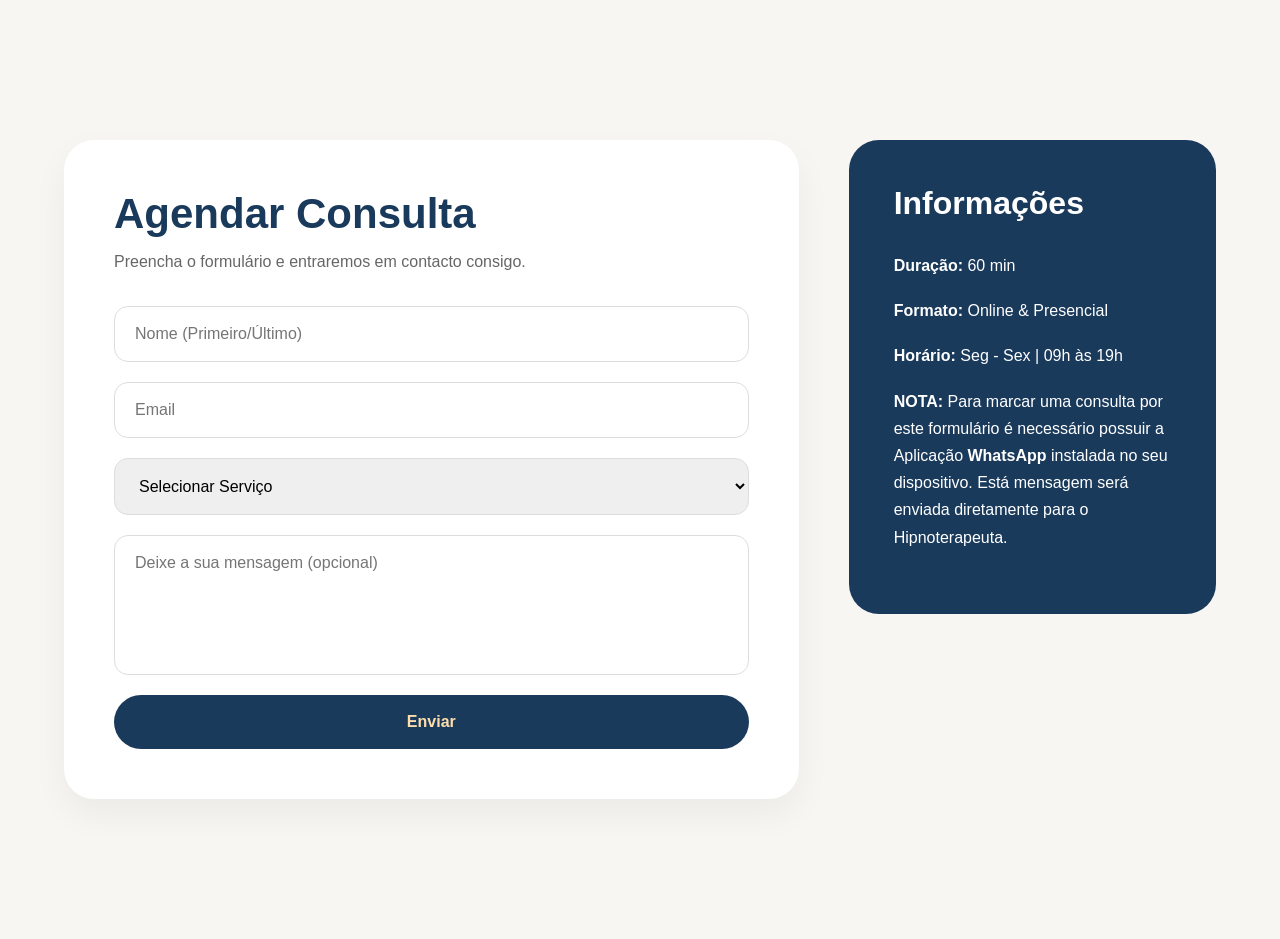
==== agendar.html @ 91444586 "Primeira versão do website José Alves" ====
<!DOCTYPE html>
<html lang="pt">

<head>
    <meta charset="UTF-8">
    <meta name="viewport" content="width=device-width, initial-scale=1.0">
    <title>Agendar Consulta</title>
    <link rel="stylesheet" href="styles.css" />
</head>

<body>

    <!-- ////////////////////////////////////////////////////////////////////////////////////////////////////////////////// -->
    <!-- ////////////////////////////////////////////////////////////////////////////////////////////////////////////////// -->

    <section class="agendar">
        <div class="container agendar-container">

            <div class="agendar-form">
                <h1>Agendar Consulta</h1>
                <p>Preencha o formulário e entraremos em contacto consigo.</p>

                <form id="agendarForm">
                    <input type="text" placeholder="Nome (Primeiro/Último)" required>
                    <input type="email" placeholder="Email" required>

                    <select required>
                        <option value="">Selecionar Serviço</option>

                        <optgroup label="Áreas de Intervenção">

                            <option>Ansiedade</option>
                            <option>Depressão</option>
                            <option>Fobias</option>
                            <option>Stress</option>
                            <option>Vícios</option>
                            <option>Confiança</option>

                        </optgroup>

                        <optgroup label="Hipnoses Clínicas">

                            <option>Autoestima</option>
                            <option>Terapia de Casal</option>
                            <option>Hipnose para Vícios</option>
                            <option>Terapia de Emagrecimento</option>

                        </optgroup>

                    </select>

                    <textarea placeholder="Deixe a sua mensagem (opcional)"></textarea>

                    <button type="submit">Enviar</button>
                </form>
            </div>

            <div class="agendar-info">
                <h2>Informações</h2>

                <p><strong>Duração:</strong> 60 min</p>
                <p><strong>Formato:</strong> Online & Presencial</p>
                <p><strong>Horário:</strong> Seg - Sex | 09h às 19h</p>
                <p><strong>NOTA:</strong> Para marcar uma consulta por este formulário é necessário possuir a Aplicação <strong>WhatsApp</strong> 
                    instalada no seu dispositivo. Está mensagem será enviada diretamente para o Hipnoterapeuta.</p>
            </div>

        </div>
    </section>

    <!-- ////////////////////////////////////////////////////////////////////////////////////////////////////////////////// -->
    <!-- ////////////////////////////////////////////////////////////////////////////////////////////////////////////////// -->

    <script src="script.js"></script>

</body>

</html>
---- styles.css ----
* {
    margin: 0;
    padding: 0;
    box-sizing: border-box;
}

body {
    font-family: Trebuchet MS, sans-serif
}

h1,
h2,
h3,
h4 {
    font-family: Trebuchet MS, sans-serif;
}

.container {
    width: 90%;
    max-width: 1400px;
    margin: 0 auto;
}

/* ===============================================
   BARRA DE NAVEGAÇÃO NO TOPO - PÁGINA PRINCIPAL
================================================== */
/* HEADER FIXO */
.header {
    position: fixed;
    top: 0;
    width: 100%;
    background: white;
    padding: 20px 0;
    z-index: 1000;
    box-shadow: 0 4px 20px rgba(0, 0, 0, 0.06);
}

.header-container {
    width: 90%;
    max-width: 1400px;
    margin: 0 auto;
    display: flex;
    align-items: center;
    justify-content: space-between;
}

/* LOGO */
.logo img {
    height: 90px;
}

/* NAVBAR */
.navbar {
    margin-left: auto;
    margin-right: 40px;
}

.navbar ul {
    display: flex;
    list-style: none;
    gap: 30px;
}

.navbar a {
    text-decoration: none;
    color: #1A3A5C;
    font-size: 17px;
    font-weight: 500;
}

.navbar a:hover {
    text-decoration: underline;
    color: #f7c06f;
}

/* BOTÃO */
.btn {
    padding: 16px 28px;
    background: #1A3A5C;
    color: white;
    text-decoration: none;
    border-radius: 999px;
    font-weight: 600;
}

.btn:hover {
    background: #f7c06f;
    color: #1A3A5C;
}


/* =========================
   HERO - PÁGINA PRINCIPAL
============================ */
.hero {
    margin-top: 140px;
    height: 75vh;
    position: relative;
    overflow: hidden;
    display: flex;
    justify-content: center;
    align-items: center;
}

/* SLIDES */
.slide {
    position: absolute;
    inset: 0;
    background-size: cover;
    background-position: center;
    opacity: 0;
    transition: opacity 1.8s ease-in-out;
}

.slide.active {
    opacity: 1;
}

/* SHADOW OVERLAY */
.hero::after {
    content: "";
    position: absolute;
    inset: 0;
    background: rgba(0, 0, 0, 0.45);
    z-index: 1;
}

/* TEXT OVERLAY */
.hero-overlay {
    position: relative;
    z-index: 2;
    text-align: center;
    color: white;
    padding: 40px;
}

.hero h1 {
    font-size: 48px;
    margin-bottom: 20px;
}

.hero p {
    font-size: 20px;
}


/* ===============================
   SOBRE MIM - PÁGINA PRINICIPAL
================================== */
.about {
    padding: 120px 0;
    background: #F8F6F2;
}

.section-title {
    text-align: center;
    margin-bottom: 70px;
}

.section-title h2 {
    font-size: 42px;
    color: #1A3A5C;
    margin-bottom: 15px;
}

.section-title p {
    font-size: 18px;
    color: #666;
}

.about-container {
    display: flex;
    align-items: center;
    gap: 70px;
}

.about-image img {
    width: 430px;
    border-radius: 24px;
    object-fit: cover;
    box-shadow: 0 20px 40px rgba(0, 0, 0, 0.08);
}

.about-content {
    flex: 1;
}

.about-content h3 {
    font-size: 38px;
    color: #1A3A5C;
    margin-bottom: 10px;
}

.credential {
    display: inline-block;
    margin-bottom: 25px;
    color: #8B5A2B;
    font-weight: 600;
}

.about-content p {
    font-size: 17px;
    line-height: 1.8;
    color: #444;
    margin-bottom: 25px;
}

.about-list {
    list-style: none;
    margin-bottom: 35px;
}

.about-list li {
    margin-bottom: 14px;
    color: #1A3A5C;
    font-size: 16px;
}


/* ==============================
   SERVIÇOS - PÁGINA PRINICIPAL
================================= */
/* SERVIÇOS */
.services {
    padding: 120px 0;
    background: #F8F6F2;
}

.section-title {
    text-align: center;
    margin-bottom: 60px;
}

.section-title h2 {
    font-size: 46px;
    color: #1A3A5C;
    margin-bottom: 12px;
}

.section-title p {
    font-size: 18px;
    color: #666;
}

/* GRID */
.services-grid {
    display: grid;
    grid-template-columns: repeat(3, 1fr);
    gap: 28px;
}

/* CARDS */
.service-card {
    background: white;
    padding: 45px 20px;
    border-radius: 24px;
    text-align: center;
    cursor: pointer;
    box-shadow: 0 10px 25px rgba(0, 0, 0, 0.05);
    transition: 0.3s ease;
}

.service-card:hover {
    background: #1A3A5C;
    transform: translateY(-8px);
}

.service-card i {
    font-size: 34px;
    color: #1A3A5C;
    margin-bottom: 18px;
    transition: 0.3s;
}

.service-card h3 {
    color: #1A3A5C;
    font-size: 20px;
    transition: 0.3s;
}

.service-card:hover i,
.service-card:hover h3 {
    color: white;
}

/* HIPNOSES CLÍNICAS */
.clinical-services {
    padding: 100px 0;
    background: #f8f8f8;
}


/* ================================
   TESTEMUNHOS - PÁGINA PRINCIPAL
=================================== */
.testimonials {
    padding: 120px 0;
    background: #F8F6F2;
}

.testimonials-grid {
    display: grid;
    grid-template-columns: repeat(3, 1fr);
    gap: 30px;
    margin-top: 50px;
}

.testimonial-card {
    background: white;
    padding: 40px 30px;
    border-radius: 24px;
    box-shadow: 0 10px 25px rgba(0, 0, 0, 0.05);
    transition: 0.3s ease;
}

.testimonial-card:hover {
    transform: translateY(-8px);
}

.stars {
    font-size: 24px;
    color: #F4B400;
    margin-bottom: 20px;
}

.testimonial-card p {
    font-size: 18px;
    color: #444;
    line-height: 1.6;
    margin-bottom: 25px;
    font-style: italic;
}

.testimonial-card h4 {
    color: #1A3A5C;
    font-size: 18px;
    font-weight: 600;
}

.quote {
    font-size: 60px;
    color: #1A3A5C;
    opacity: 0.15;
    display: block;
    line-height: 1;
}


/* ===========================
   RODAPÉ - TODAS AS PÁGINAS
============================== */
.site-footer {
    background: #1A3A5C;
    color: white;
    padding: 80px 0 30px;
}

.footer-content {
    display: flex;
    justify-content: center;
    align-items: flex-start;
    gap: 80px;
    margin-bottom: 70px;
}

/* colunas */
.footer-left,
.footer-right {
    width: 300px;
}

.footer-left h3,
.footer-right h3 {
    font-size: 42px;
    margin-bottom: 35px;
}

.footer-left p {
    font-size: 20px;
    margin-bottom: 18px;
}

/* linha vertical */
.footer-divider {
    width: 1px;
    height: 220px;
    background: rgba(255, 255, 255, 0.6);
}

/* redes */
.social-icons {
    display: flex;
    gap: 20px;
    margin-top: 20px;
}

.social-icons a {
    width: 90px;
    height: 90px;
    background: white;
    border-radius: 18px;
    display: flex;
    justify-content: center;
    align-items: center;
    color: #1A3A5C;
    font-size: 34px;
    text-decoration: none;
    box-shadow: 0 8px 18px rgba(0, 0, 0, 0.18);
    transition: 0.3s ease;
}

.social-icons a:hover {
    transform: translateY(-5px);
}

/* bottom */
.footer-bottom {
    text-align: center;
    font-size: 18px;
}

.footer-bottom p:first-child {
    margin-bottom: 10px;
}

.footer-bottom strong {
    text-decoration: underline;
}


/* ===================
   AGENDAR CONSULTA
====================== */
.agendar {
    min-height: 100vh;
    padding: 140px 0;
    background: #F8F6F2;
}

.agendar-container {
    display: grid;
    grid-template-columns: 2fr 1fr;
    gap: 50px;
    align-items: start;
}

/* formulário */
.agendar-form {
    background: white;
    padding: 50px;
    border-radius: 30px;
    box-shadow: 0 15px 35px rgba(0, 0, 0, 0.05);
}

.agendar-form h1 {
    font-size: 42px;
    color: #1A3A5C;
    margin-bottom: 15px;
}

.agendar-form p {
    color: #666;
    margin-bottom: 35px;
}

/* inputs */
.agendar-form form {
    display: flex;
    flex-direction: column;
    gap: 20px;
}

.agendar-form input,
.agendar-form select,
.agendar-form textarea {
    padding: 18px 20px;
    border: 1px solid #ddd;
    border-radius: 14px;
    font-size: 16px;
    font-family: inherit;
    outline: none;
}

.agendar-form textarea {
    min-height: 140px;
    resize: none;
}

/* botão */
.agendar-form button {
    padding: 18px;
    border: none;
    border-radius: 999px;
    background: #1A3A5C;
    color: #FFDEAD;
    font-size: 16px;
    font-weight: 600;
    cursor: pointer;
}

/* info lateral */
.agendar-info {
    background: #1A3A5C;
    color: white;
    padding: 45px;
    border-radius: 30px;
}

.agendar-info h2 {
    font-size: 32px;
    margin-bottom: 30px;
}

.agendar-info p {
    margin-bottom: 18px;
    line-height: 1.7;
}
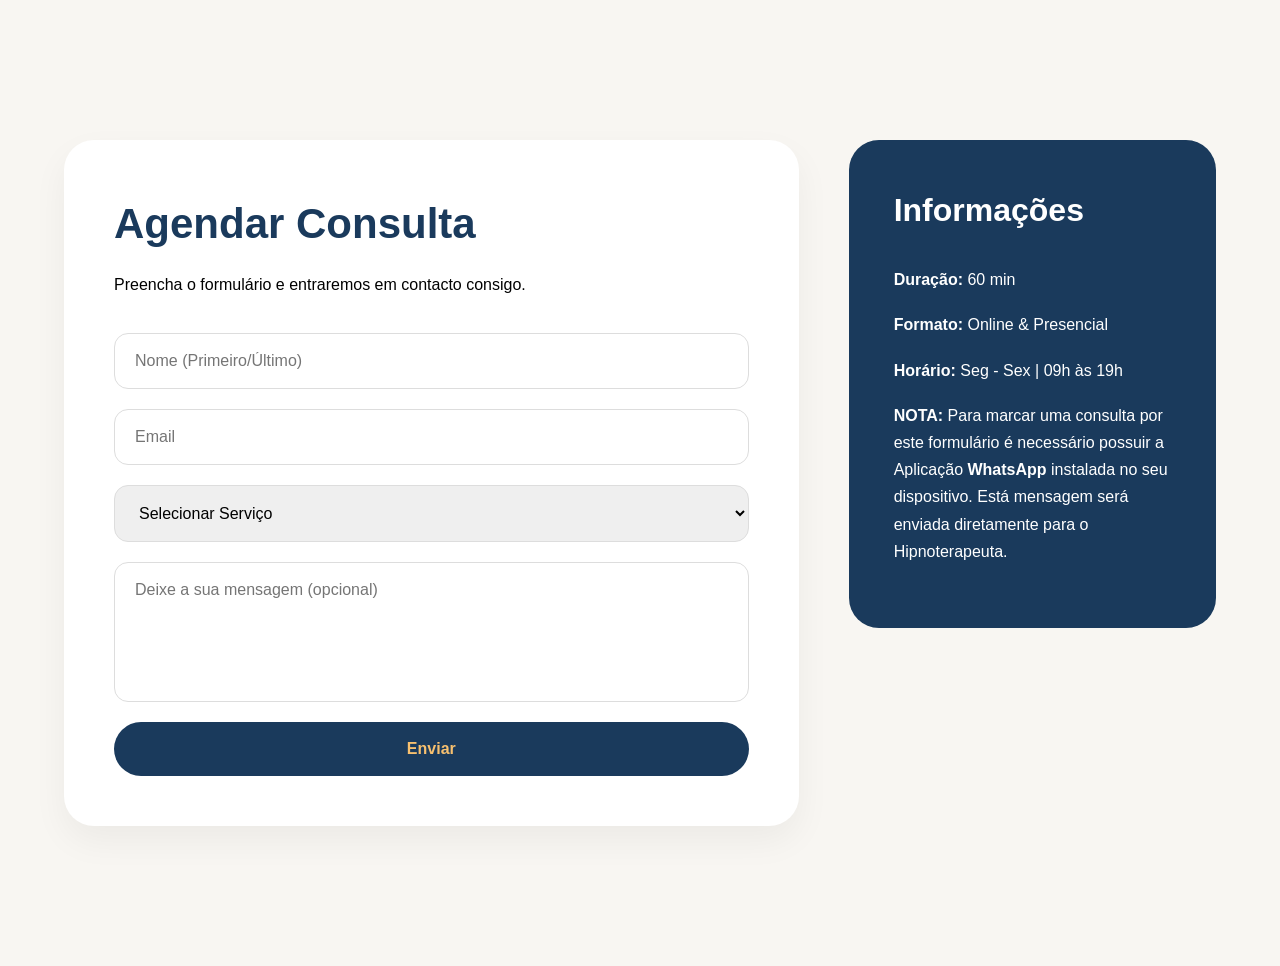
==== commit 865f584c: "Versão Final" ====
--- a/agendar.html
+++ b/agendar.html
@@ -14,13 +14,16 @@
     <!-- ////////////////////////////////////////////////////////////////////////////////////////////////////////////////// -->
 
     <section class="agendar">
-        <div class="container agendar-container">
+
+        <div class="container">
 
             <div class="agendar-form">
+
                 <h1>Agendar Consulta</h1>
                 <p>Preencha o formulário e entraremos em contacto consigo.</p>
 
                 <form id="agendarForm">
+
                     <input type="text" placeholder="Nome (Primeiro/Último)" required>
                     <input type="email" placeholder="Email" required>
 
@@ -52,20 +55,24 @@
                     <textarea placeholder="Deixe a sua mensagem (opcional)"></textarea>
 
                     <button type="submit">Enviar</button>
+
                 </form>
+
             </div>
 
             <div class="agendar-info">
+
                 <h2>Informações</h2>
 
                 <p><strong>Duração:</strong> 60 min</p>
                 <p><strong>Formato:</strong> Online & Presencial</p>
                 <p><strong>Horário:</strong> Seg - Sex | 09h às 19h</p>
-                <p><strong>NOTA:</strong> Para marcar uma consulta por este formulário é necessário possuir a Aplicação <strong>WhatsApp</strong> 
-                    instalada no seu dispositivo. Está mensagem será enviada diretamente para o Hipnoterapeuta.</p>
+                <p><strong>NOTA:</strong> Para marcar uma consulta por este formulário é necessário possuir a Aplicação
+                    <strong>WhatsApp</strong> instalada no seu dispositivo. Está mensagem será enviada diretamente para o Hipnoterapeuta.</p>
             </div>
 
         </div>
+
     </section>
 
     <!-- ////////////////////////////////////////////////////////////////////////////////////////////////////////////////// -->
--- a/styles.css
+++ b/styles.css
@@ -1,41 +1,70 @@
+/* ====================================
+   CONFIGURAÇÕES & COMPONENTES GERAIS
+======================================= */
+:root {
+    --primary: #1A3A5C;
+    --secondary: #f7c06f;
+    --light: white;
+    --dark: black;
+}
+
 * {
     margin: 0;
     padding: 0;
     box-sizing: border-box;
+    font-family: Trebuchet MS, sans-serif
+}
+
+html {
+    scroll-behavior: smooth;
 }
 
 body {
-    font-family: Trebuchet MS, sans-serif
-}
-
-h1,
-h2,
-h3,
-h4 {
-    font-family: Trebuchet MS, sans-serif;
+    background: var(--light);
+    line-height: 1.6;
 }
 
 .container {
     width: 90%;
-    max-width: 1400px;
-    margin: 0 auto;
-}
-
-/* ===============================================
-   BARRA DE NAVEGAÇÃO NO TOPO - PÁGINA PRINCIPAL
-================================================== */
-/* HEADER FIXO */
+    max-width: 1200px;
+    margin: auto;
+}
+
+/* ===================
+   BOTÕES DO WEBSITE
+====================== */
+.btn-primary {
+    padding: 16px 28px;
+    background: var(--primary);
+    color: var(--light);
+    text-decoration: none;
+    border-radius: 999px;
+    font-weight: 600;
+}
+
+.btn-primary:hover {
+    background: var(--secondary);
+    color: var(--primary);
+}
+
+
+/* ============================================================================================================================= */
+/* ============================================================================================================================= */
+
+/* ==========================================
+   HEADER - BARRA DE NAVEGAÇÃO (index.html) 
+============================================= */
 .header {
     position: fixed;
     top: 0;
     width: 100%;
-    background: white;
+    background: var(--light);
     padding: 20px 0;
     z-index: 1000;
     box-shadow: 0 4px 20px rgba(0, 0, 0, 0.06);
 }
 
-.header-container {
+.header .container {
     width: 90%;
     max-width: 1400px;
     margin: 0 auto;
@@ -44,12 +73,10 @@
     justify-content: space-between;
 }
 
-/* LOGO */
 .logo img {
     height: 90px;
 }
 
-/* NAVBAR */
 .navbar {
     margin-left: auto;
     margin-right: 40px;
@@ -63,35 +90,23 @@
 
 .navbar a {
     text-decoration: none;
-    color: #1A3A5C;
+    color: var(--primary);
     font-size: 17px;
     font-weight: 500;
 }
 
 .navbar a:hover {
     text-decoration: underline;
-    color: #f7c06f;
-}
-
-/* BOTÃO */
-.btn {
-    padding: 16px 28px;
-    background: #1A3A5C;
-    color: white;
-    text-decoration: none;
-    border-radius: 999px;
-    font-weight: 600;
-}
-
-.btn:hover {
-    background: #f7c06f;
-    color: #1A3A5C;
-}
-
-
-/* =========================
-   HERO - PÁGINA PRINCIPAL
-============================ */
+    color: var(--secondary);
+}
+
+
+/* ============================================================================================================================= */
+/* ============================================================================================================================= */
+
+/* ======================================
+   HERO - PÁGINA PRINCIPAL (index.html) 
+========================================= */
 .hero {
     margin-top: 140px;
     height: 75vh;
@@ -102,7 +117,6 @@
     align-items: center;
 }
 
-/* SLIDES */
 .slide {
     position: absolute;
     inset: 0;
@@ -116,7 +130,6 @@
     opacity: 1;
 }
 
-/* SHADOW OVERLAY */
 .hero::after {
     content: "";
     position: absolute;
@@ -125,12 +138,11 @@
     z-index: 1;
 }
 
-/* TEXT OVERLAY */
 .hero-overlay {
     position: relative;
     z-index: 2;
     text-align: center;
-    color: white;
+    color: var(--light);
     padding: 40px;
 }
 
@@ -144,31 +156,34 @@
 }
 
 
-/* ===============================
-   SOBRE MIM - PÁGINA PRINICIPAL
-================================== */
+/* ============================================================================================================================= */
+/* ============================================================================================================================= */
+
+/* ===========================================
+   SOBRE MIM - PÁGINA PRINCIPAL (index.html) 
+============================================== */
 .about {
     padding: 120px 0;
     background: #F8F6F2;
 }
 
-.section-title {
+.about-title {
     text-align: center;
     margin-bottom: 70px;
 }
 
-.section-title h2 {
+.about-title h2 {
     font-size: 42px;
-    color: #1A3A5C;
+    color: var(--primary);
     margin-bottom: 15px;
 }
 
-.section-title p {
+.about-title p {
     font-size: 18px;
-    color: #666;
-}
-
-.about-container {
+    color: var(--dark);
+}
+
+.about-information {
     display: flex;
     align-items: center;
     gap: 70px;
@@ -187,7 +202,7 @@
 
 .about-content h3 {
     font-size: 38px;
-    color: #1A3A5C;
+    color: var(--primary);
     margin-bottom: 10px;
 }
 
@@ -201,7 +216,7 @@
 .about-content p {
     font-size: 17px;
     line-height: 1.8;
-    color: #444;
+    color: var(--dark);
     margin-bottom: 25px;
 }
 
@@ -212,46 +227,43 @@
 
 .about-list li {
     margin-bottom: 14px;
-    color: #1A3A5C;
+    color: var(--primary);
     font-size: 16px;
 }
 
 
-/* ==============================
-   SERVIÇOS - PÁGINA PRINICIPAL
-================================= */
-/* SERVIÇOS */
-.services {
+/* ============================================================================================================================= */
+/* ============================================================================================================================= */
+
+/* ==========================================
+   SERVIÇOS - PÁGINA PRINCIPAL (index.html) 
+============================================= */
+.services-areas,
+.clinical-services {
     padding: 120px 0;
     background: #F8F6F2;
 }
 
-.section-title {
+.services-title {
     text-align: center;
     margin-bottom: 60px;
 }
 
-.section-title h2 {
+.services-title h2 {
     font-size: 46px;
-    color: #1A3A5C;
+    color: var(--primary);
     margin-bottom: 12px;
 }
 
-.section-title p {
-    font-size: 18px;
-    color: #666;
-}
-
-/* GRID */
 .services-grid {
     display: grid;
     grid-template-columns: repeat(3, 1fr);
     gap: 28px;
 }
 
-/* CARDS */
-.service-card {
-    background: white;
+.service-area-card,
+.service-clinical-card {
+    background: var(--light);
     padding: 45px 20px;
     border-radius: 24px;
     text-align: center;
@@ -260,42 +272,60 @@
     transition: 0.3s ease;
 }
 
-.service-card:hover {
-    background: #1A3A5C;
+.service-area-card:hover,
+.service-clinical-card:hover {
+    background: var(--primary);
     transform: translateY(-8px);
 }
 
-.service-card i {
+.service-area-card i,
+.service-clinical-card i {
     font-size: 34px;
-    color: #1A3A5C;
+    color: var(--primary);
     margin-bottom: 18px;
     transition: 0.3s;
 }
 
-.service-card h3 {
-    color: #1A3A5C;
+.service-area-card h3,
+.service-clinical-card h3 {
+    color: var(--primary);
     font-size: 20px;
     transition: 0.3s;
 }
 
-.service-card:hover i,
-.service-card:hover h3 {
-    color: white;
-}
-
-/* HIPNOSES CLÍNICAS */
-.clinical-services {
-    padding: 100px 0;
-    background: #f8f8f8;
-}
-
-
-/* ================================
-   TESTEMUNHOS - PÁGINA PRINCIPAL
-=================================== */
+.service-area-card:hover i,
+.service-area-card:hover h3,
+.service-clinical-card:hover i,
+.service-clinical-card:hover h3 {
+    color: var(--light);
+}
+
+
+/* ============================================================================================================================= */
+/* ============================================================================================================================= */
+
+/* =============================================
+   TESTEMUNHOS - PÁGINA PRINCIPAL (index.html) 
+================================================ */
 .testimonials {
     padding: 120px 0;
     background: #F8F6F2;
+}
+
+.testimonials-title {
+    text-align: center;
+    margin-bottom: 70px;
+}
+
+.testimonials-title h2 {
+    font-size: 42px;
+    color: var(--primary);
+    margin-bottom: 15px;
+}
+
+.testimonials-title p {
+    font-size: 18px;
+    color: var(--dark);
 }
 
 .testimonials-grid {
@@ -306,7 +336,7 @@
 }
 
 .testimonial-card {
-    background: white;
+    background: var(--light);
     padding: 40px 30px;
     border-radius: 24px;
     box-shadow: 0 10px 25px rgba(0, 0, 0, 0.05);
@@ -317,45 +347,48 @@
     transform: translateY(-8px);
 }
 
+.quote i {
+    font-size: 60px;
+    color: var(--primary);
+    opacity: 0.15;
+    display: block;
+    line-height: 1;
+}
+
 .stars {
     font-size: 24px;
-    color: #F4B400;
+    color: var(--secondary);
     margin-bottom: 20px;
 }
 
 .testimonial-card p {
     font-size: 18px;
-    color: #444;
+    color: var(--dark);
     line-height: 1.6;
     margin-bottom: 25px;
     font-style: italic;
 }
 
 .testimonial-card h4 {
-    color: #1A3A5C;
+    color: var(--primary);
     font-size: 18px;
     font-weight: 600;
 }
 
-.quote {
-    font-size: 60px;
-    color: #1A3A5C;
-    opacity: 0.15;
-    display: block;
-    line-height: 1;
-}
-
-
-/* ===========================
-   RODAPÉ - TODAS AS PÁGINAS
-============================== */
-.site-footer {
-    background: #1A3A5C;
-    color: white;
+
+/* ============================================================================================================================= */
+/* ============================================================================================================================= */
+
+/* ========================================
+   RODAPÉ - PÁGINA PRINCIPAL (index.html) 
+=========================================== */
+.footer {
+    background: var(--primary);
+    color: var(--light);
     padding: 80px 0 30px;
 }
 
-.footer-content {
+.footer .container {
     display: flex;
     justify-content: center;
     align-items: flex-start;
@@ -363,7 +396,6 @@
     margin-bottom: 70px;
 }
 
-/* colunas */
 .footer-left,
 .footer-right {
     width: 300px;
@@ -380,14 +412,12 @@
     margin-bottom: 18px;
 }
 
-/* linha vertical */
 .footer-divider {
     width: 1px;
     height: 220px;
     background: rgba(255, 255, 255, 0.6);
 }
 
-/* redes */
 .social-icons {
     display: flex;
     gap: 20px;
@@ -397,12 +427,12 @@
 .social-icons a {
     width: 90px;
     height: 90px;
-    background: white;
+    background: var(--light);
     border-radius: 18px;
     display: flex;
     justify-content: center;
     align-items: center;
-    color: #1A3A5C;
+    color: var(--primary);
     font-size: 34px;
     text-decoration: none;
     box-shadow: 0 8px 18px rgba(0, 0, 0, 0.18);
@@ -413,7 +443,6 @@
     transform: translateY(-5px);
 }
 
-/* bottom */
 .footer-bottom {
     text-align: center;
     font-size: 18px;
@@ -428,25 +457,27 @@
 }
 
 
-/* ===================
-   AGENDAR CONSULTA
-====================== */
+/* ============================================================================================================================= */
+/* ============================================================================================================================= */
+
+/* =================================
+   AGENDAR CONSULTA (agendar.html) 
+==================================== */
 .agendar {
     min-height: 100vh;
     padding: 140px 0;
     background: #F8F6F2;
 }
 
-.agendar-container {
+.agendar .container {
     display: grid;
     grid-template-columns: 2fr 1fr;
     gap: 50px;
     align-items: start;
 }
 
-/* formulário */
 .agendar-form {
-    background: white;
+    background: var(--light);
     padding: 50px;
     border-radius: 30px;
     box-shadow: 0 15px 35px rgba(0, 0, 0, 0.05);
@@ -454,16 +485,15 @@
 
 .agendar-form h1 {
     font-size: 42px;
-    color: #1A3A5C;
+    color: var(--primary);
     margin-bottom: 15px;
 }
 
 .agendar-form p {
-    color: #666;
+    color: var(--dark);
     margin-bottom: 35px;
 }
 
-/* inputs */
 .agendar-form form {
     display: flex;
     flex-direction: column;
@@ -486,22 +516,20 @@
     resize: none;
 }
 
-/* botão */
 .agendar-form button {
     padding: 18px;
     border: none;
     border-radius: 999px;
-    background: #1A3A5C;
-    color: #FFDEAD;
+    background: var(--primary);
+    color: var(--secondary);
     font-size: 16px;
     font-weight: 600;
     cursor: pointer;
 }
 
-/* info lateral */
 .agendar-info {
-    background: #1A3A5C;
-    color: white;
+    background: var(--primary);
+    color: var(--light);
     padding: 45px;
     border-radius: 30px;
 }
@@ -514,4 +542,189 @@
 .agendar-info p {
     margin-bottom: 18px;
     line-height: 1.7;
+}
+
+
+/* ============================================================================================================================= */
+/* ============================================================================================================================= */
+
+/* =====================
+   RESPONSIVO - TABLET
+======================== */
+@media (max-width: 1024px) {
+
+    .services-grid,
+    .testimonials-grid {
+        grid-template-columns: repeat(2, 1fr);
+    }
+
+    .about-information {
+        gap: 40px;
+    }
+
+    .about-image img {
+        width: 350px;
+    }
+
+    .agendar .container {
+        grid-template-columns: 1fr;
+    }
+
+    .agendar-info {
+        order: -1;
+    }
+}
+
+
+/* ============================================================================================================================= */
+/* ============================================================================================================================= */
+
+/* =====================
+   RESPONSIVO - MOBILE
+======================== */
+@media (max-width: 768px) {
+
+    /* HEADER */
+    .header {
+        padding: 15px 0;
+    }
+
+    .header .container {
+        flex-direction: column;
+        gap: 20px;
+    }
+
+    .logo img {
+        height: 70px;
+    }
+
+    .navbar {
+        margin: 0;
+    }
+
+    .navbar ul {
+        gap: 20px;
+        flex-wrap: wrap;
+        justify-content: center;
+    }
+
+    .btn-primary {
+        padding: 14px 22px;
+    }
+
+    /* HERO */
+    .hero {
+        margin-top: 190px;
+        height: 60vh;
+    }
+
+    .hero h1 {
+        font-size: 34px;
+    }
+
+    .hero p {
+        font-size: 18px;
+    }
+
+    /* TITULOS */
+    .about-title h2,
+    .services-title h2,
+    .testimonials-title h2 {
+        font-size: 32px;
+    }
+
+    /* ABOUT */
+    .about {
+        padding: 80px 0;
+    }
+
+    .about-information {
+        flex-direction: column;
+        text-align: center;
+    }
+
+    .about-image img {
+        width: 100%;
+        max-width: 350px;
+    }
+
+    .about-content h3 {
+        font-size: 32px;
+    }
+
+    .about-list {
+        padding: 0;
+    }
+
+    /* SERVIÇOS */
+    .services-grid {
+        grid-template-columns: 1fr;
+    }
+
+    .service-area-card,
+    .service-clinical-card {
+        padding: 35px 20px;
+    }
+
+    /* TESTEMUNHOS */
+    .testimonials-grid {
+        grid-template-columns: 1fr;
+    }
+
+    /* FOOTER */
+    .footer .container {
+        flex-direction: column;
+        align-items: center;
+        text-align: center;
+        gap: 40px;
+    }
+
+    .footer-divider {
+        display: none;
+    }
+
+    .footer-left,
+    .footer-right {
+        width: 100%;
+    }
+
+    .footer-left h3,
+    .footer-right h3 {
+        font-size: 30px;
+    }
+
+    .social-icons {
+        justify-content: center;
+    }
+
+    .social-icons a {
+        width: 70px;
+        height: 70px;
+        font-size: 28px;
+    }
+
+    /* AGENDAR */
+    .agendar {
+        padding: 180px 0 80px;
+    }
+
+    .agendar .container {
+        grid-template-columns: 1fr;
+    }
+
+    .agendar-form {
+        padding: 30px;
+    }
+
+    .agendar-info {
+        padding: 30px;
+    }
+
+    .agendar-form h1 {
+        font-size: 32px;
+    }
+
+    .agendar-info h2 {
+        font-size: 28px;
+    }
 }
